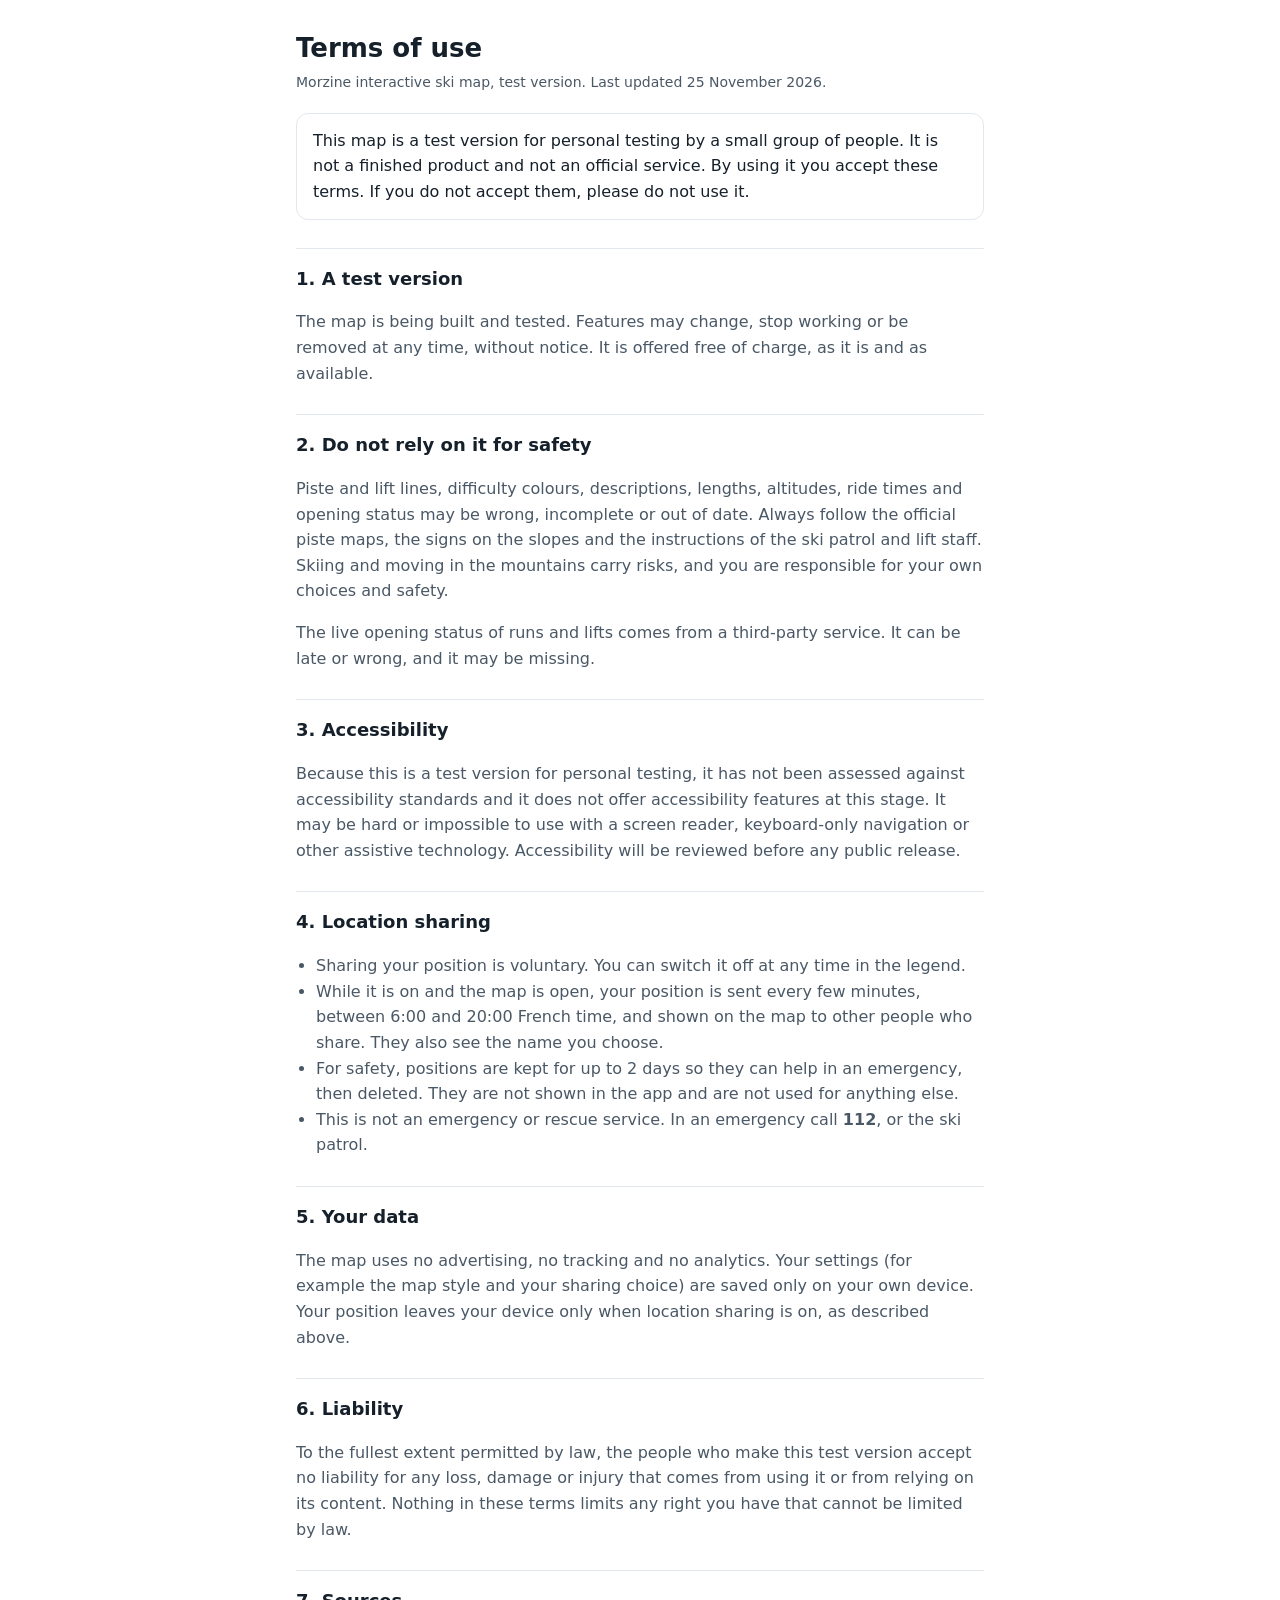
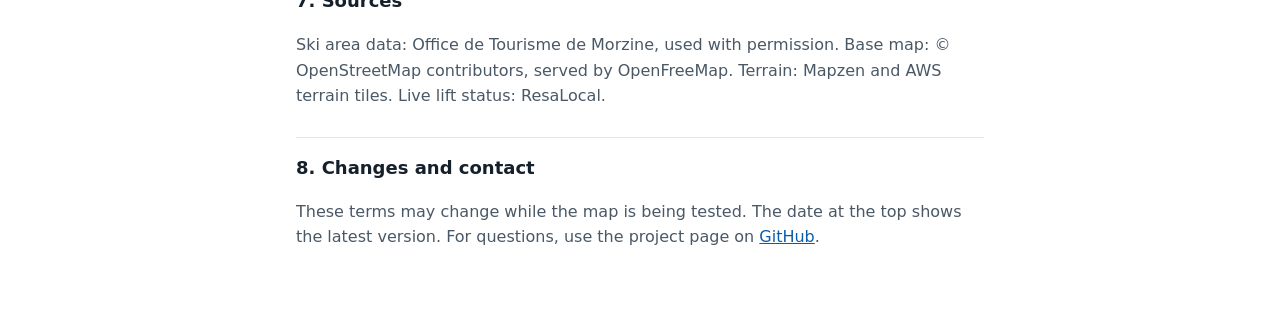
==== site/terms/index.html @ 0e20a772 "Terms of use page at terms/ (not linked, not indexed, never cached) The service worker now leaves te" ====
<!doctype html>
<html lang="en">
<head>
<meta charset="utf-8">
<meta name="viewport" content="width=device-width, initial-scale=1">
<meta name="robots" content="noindex, nofollow">
<meta http-equiv="Cache-Control" content="no-store">
<title>Terms of use: Morzine map test version</title>
<style>
  :root { --ink: #15202b; --ink-2: #4a5866; --bg: #ffffff; --line: #e3e8ee; --accent: #0b5cad; }
  @media (prefers-color-scheme: dark) { :root { --ink: #e6edf3; --ink-2: #a7b3bf; --bg: #11161c; --line: #2a333d; --accent: #6cb0ff; } }
  * { box-sizing: border-box; }
  body { margin: 0; background: var(--bg); color: var(--ink); font: 16px/1.6 system-ui, -apple-system, "Segoe UI", sans-serif; }
  main { max-width: 720px; margin: 0 auto; padding: 32px 16px 48px; }
  h1 { font-size: 26px; line-height: 1.25; margin: 0 0 6px; }
  h2 { font-size: 18px; margin: 28px 0 6px; padding-top: 16px; border-top: 1px solid var(--line); }
  p, li { color: var(--ink-2); }
  ul { padding-inline-start: 20px; }
  .updated { font-size: 14px; color: var(--ink-2); margin: 0 0 20px; }
  .box { border: 1px solid var(--line); border-radius: 12px; padding: 14px 16px; margin: 16px 0; }
  .box p { margin: 0; color: var(--ink); }
  a { color: var(--accent); }
</style>
</head>
<body>
<main>
  <h1>Terms of use</h1>
  <p class="updated">Morzine interactive ski map, test version. Last updated 25 November 2026.</p>

  <div class="box">
    <p>This map is a test version for personal testing by a small group of people. It is not a finished
    product and not an official service. By using it you accept these terms. If you do not accept them,
    please do not use it.</p>
  </div>

  <h2>1. A test version</h2>
  <p>The map is being built and tested. Features may change, stop working or be removed at any time,
  without notice. It is offered free of charge, as it is and as available.</p>

  <h2>2. Do not rely on it for safety</h2>
  <p>Piste and lift lines, difficulty colours, descriptions, lengths, altitudes, ride times and opening
  status may be wrong, incomplete or out of date. Always follow the official piste maps, the signs on
  the slopes and the instructions of the ski patrol and lift staff. Skiing and moving in the mountains
  carry risks, and you are responsible for your own choices and safety.</p>
  <p>The live opening status of runs and lifts comes from a third-party service. It can be late or
  wrong, and it may be missing.</p>

  <h2>3. Accessibility</h2>
  <p>Because this is a test version for personal testing, it has not been assessed against accessibility
  standards and it does not offer accessibility features at this stage. It may be hard or impossible
  to use with a screen reader, keyboard-only navigation or other assistive technology. Accessibility
  will be reviewed before any public release.</p>

  <h2>4. Location sharing</h2>
  <ul>
    <li>Sharing your position is voluntary. You can switch it off at any time in the legend.</li>
    <li>While it is on and the map is open, your position is sent every few minutes, between 6:00 and
      20:00 French time, and shown on the map to other people who share. They also see the name you
      choose.</li>
    <li>For safety, positions are kept for up to 2 days so they can help in an emergency, then deleted.
      They are not shown in the app and are not used for anything else.</li>
    <li>This is not an emergency or rescue service. In an emergency call <strong>112</strong>, or the ski
      patrol.</li>
  </ul>

  <h2>5. Your data</h2>
  <p>The map uses no advertising, no tracking and no analytics. Your settings (for example the map style
  and your sharing choice) are saved only on your own device. Your position leaves your device only when
  location sharing is on, as described above.</p>

  <h2>6. Liability</h2>
  <p>To the fullest extent permitted by law, the people who make this test version accept no liability
  for any loss, damage or injury that comes from using it or from relying on its content.
  Nothing in these terms limits any right you have that cannot be limited by law.</p>

  <h2>7. Sources</h2>
  <p>Ski area data: Office de Tourisme de Morzine, used with permission. Base map: © OpenStreetMap
  contributors, served by OpenFreeMap. Terrain: Mapzen and AWS terrain tiles. Live lift status:
  ResaLocal.</p>

  <h2>8. Changes and contact</h2>
  <p>These terms may change while the map is being tested. The date at the top shows the latest
  version. For questions, use the project page on
  <a href="https://github.com/ophirmil12/morzine-map">GitHub</a>.</p>
</main>
</body>
</html>
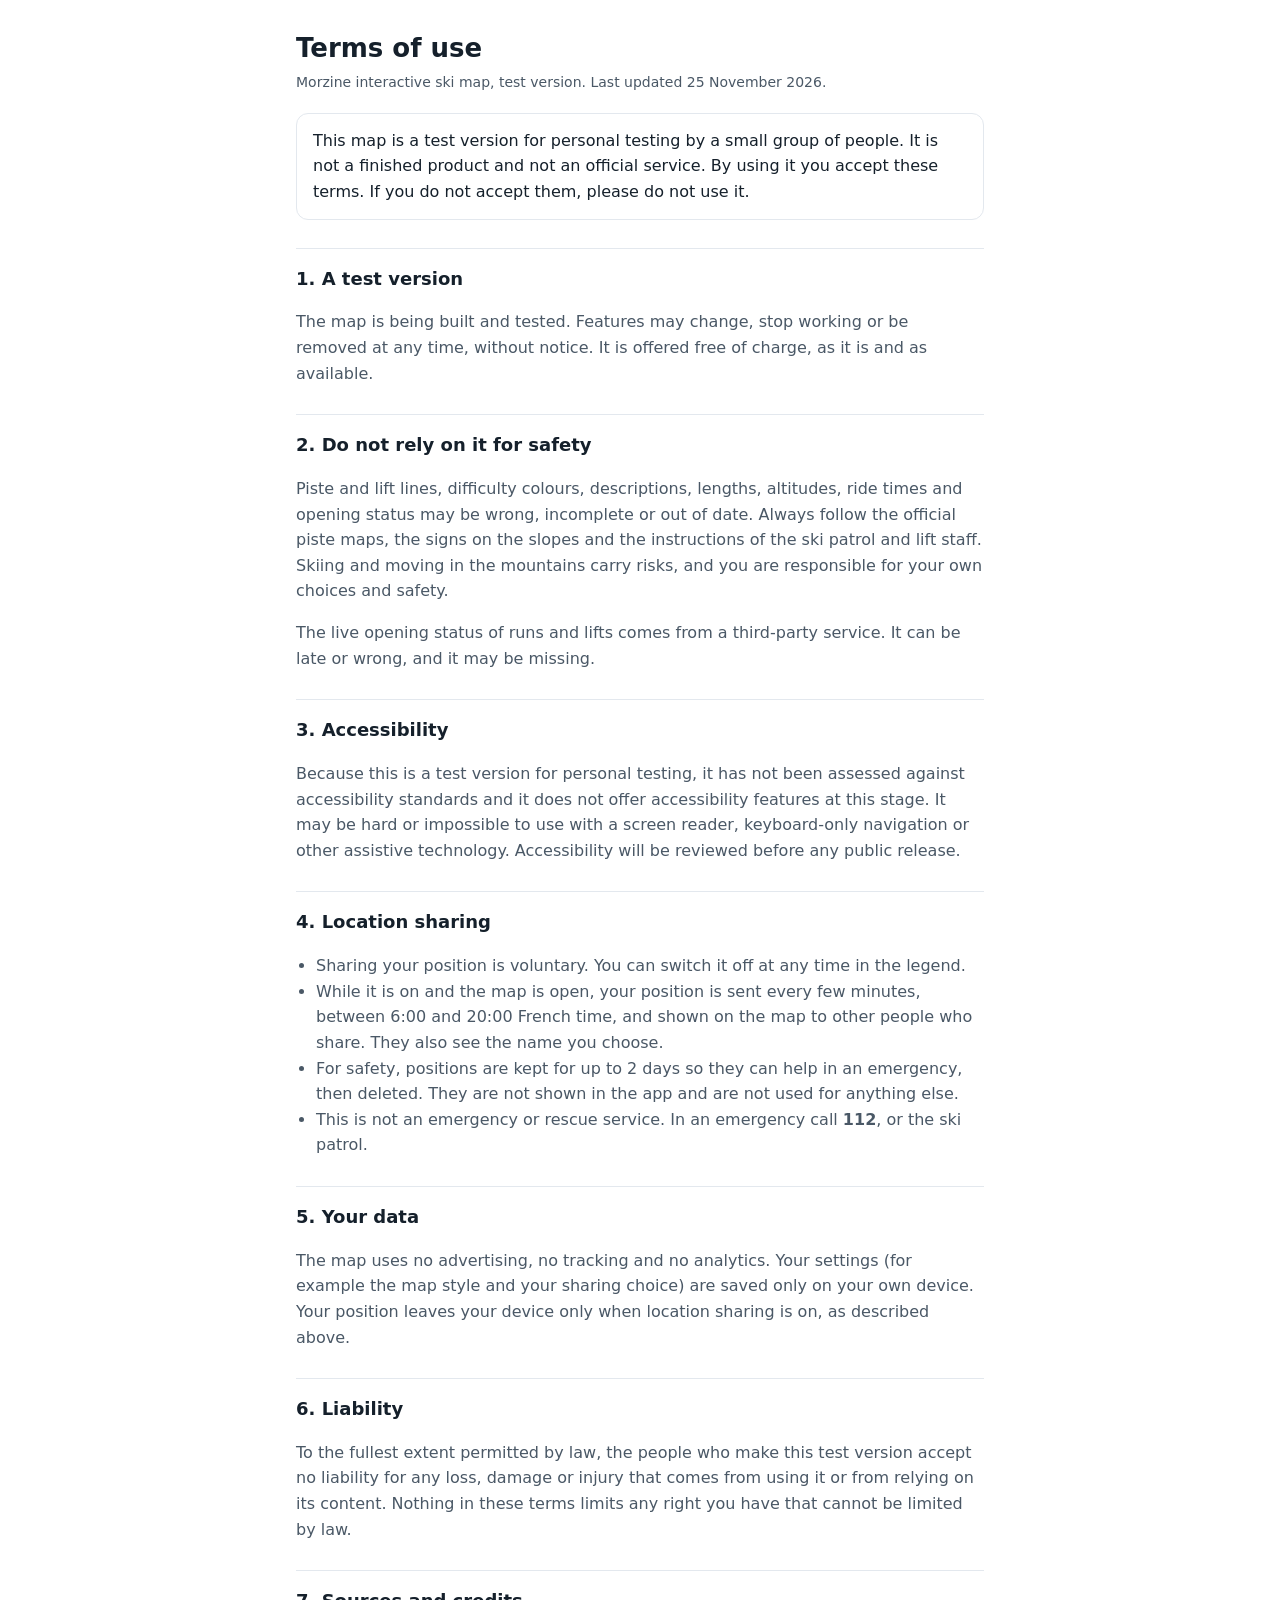
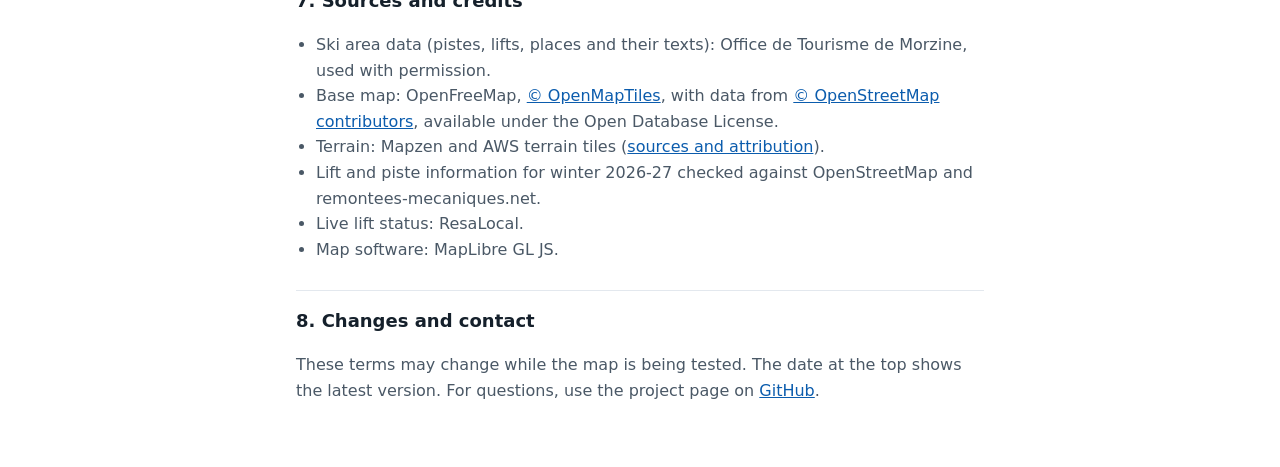
==== commit dfeb13f2: "CLAUDE.md with the project rules; share button in the bottom row; credits in the legend - CLAUDE.md:" ====
--- a/site/terms/index.html
+++ b/site/terms/index.html
@@ -73,10 +73,21 @@
   for any loss, damage or injury that comes from using it or from relying on its content.
   Nothing in these terms limits any right you have that cannot be limited by law.</p>
 
-  <h2>7. Sources</h2>
-  <p>Ski area data: Office de Tourisme de Morzine, used with permission. Base map: © OpenStreetMap
-  contributors, served by OpenFreeMap. Terrain: Mapzen and AWS terrain tiles. Live lift status:
-  ResaLocal.</p>
+  <h2>7. Sources and credits</h2>
+  <ul>
+    <li>Ski area data (pistes, lifts, places and their texts): Office de Tourisme de Morzine, used with
+      permission.</li>
+    <li>Base map: OpenFreeMap, <a href="https://www.openmaptiles.org/">© OpenMapTiles</a>, with data
+      from <a href="https://www.openstreetmap.org/copyright">© OpenStreetMap contributors</a>, available
+      under the Open Database License.</li>
+    <li>Terrain: Mapzen and AWS terrain tiles
+      (<a href="https://github.com/tilezen/joerd/blob/master/docs/attribution.md">sources and
+      attribution</a>).</li>
+    <li>Lift and piste information for winter 2026-27 checked against OpenStreetMap and
+      remontees-mecaniques.net.</li>
+    <li>Live lift status: ResaLocal.</li>
+    <li>Map software: MapLibre GL JS.</li>
+  </ul>
 
   <h2>8. Changes and contact</h2>
   <p>These terms may change while the map is being tested. The date at the top shows the latest
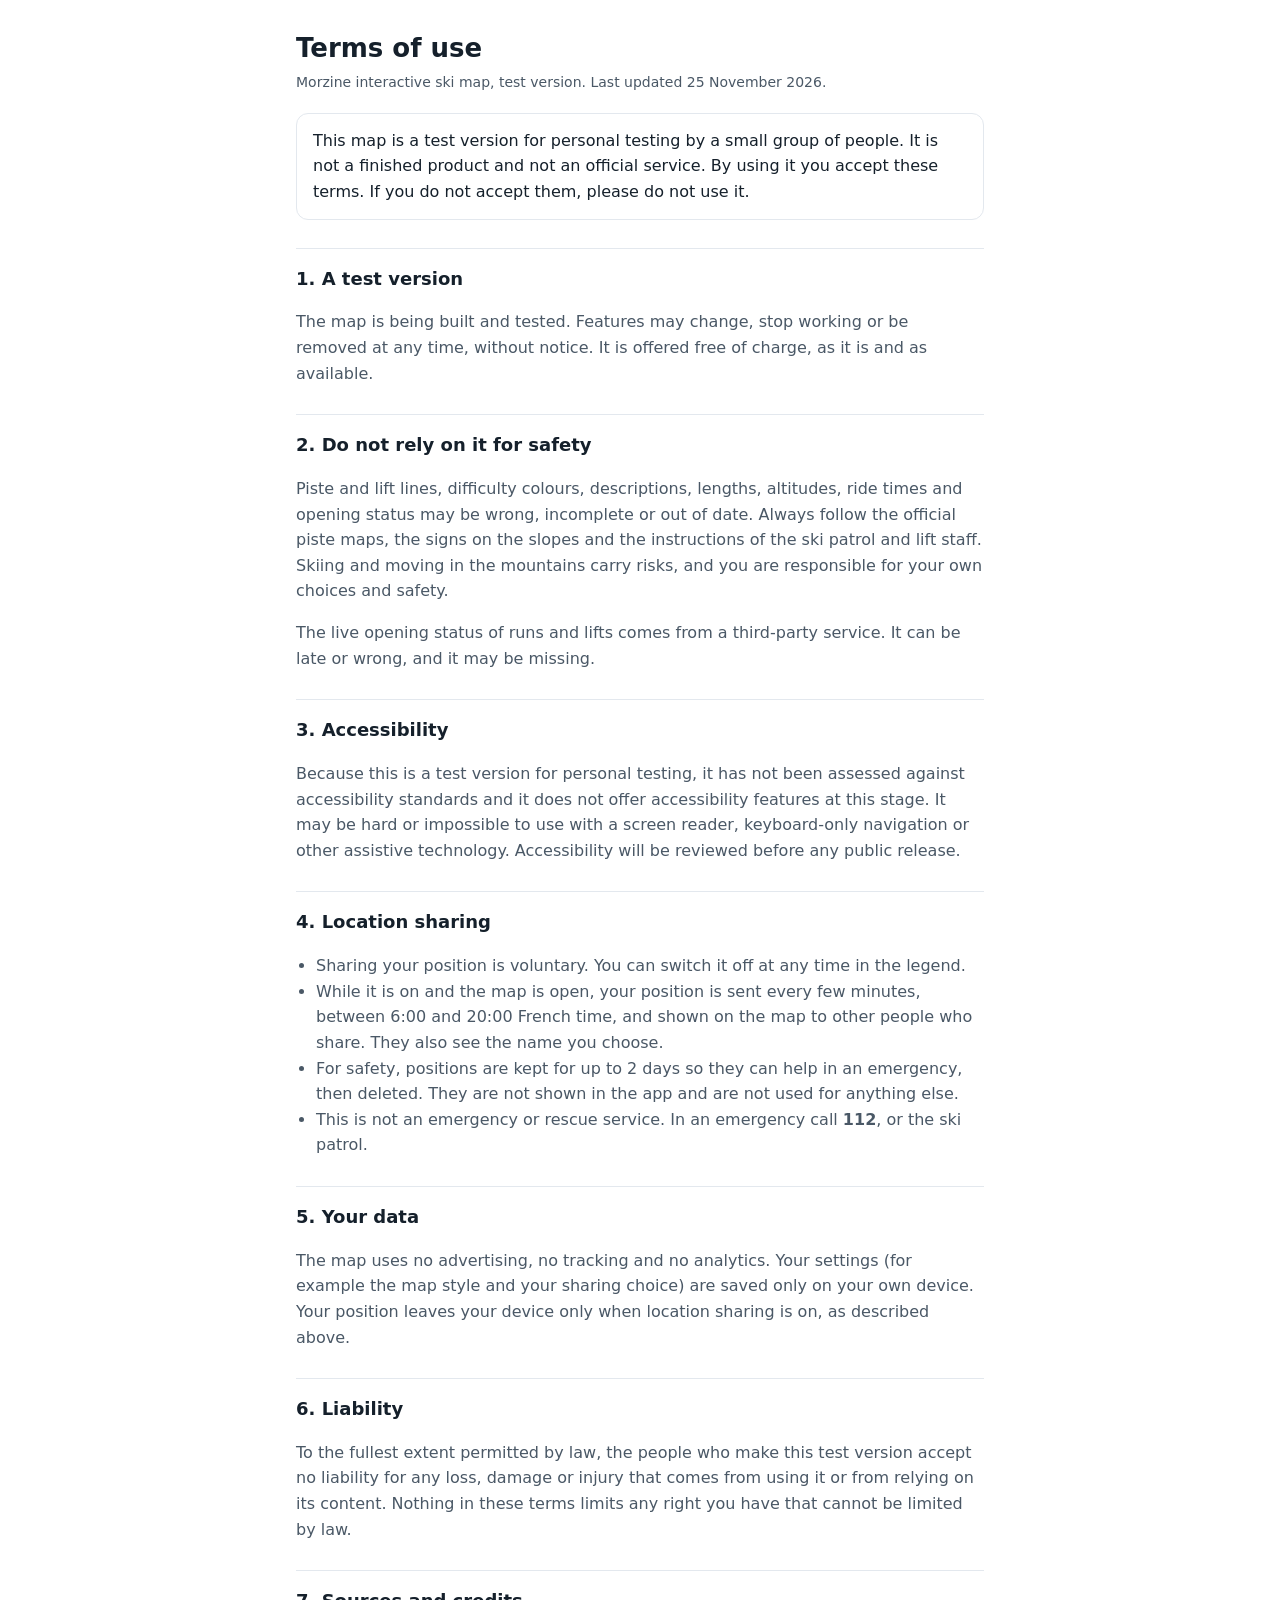
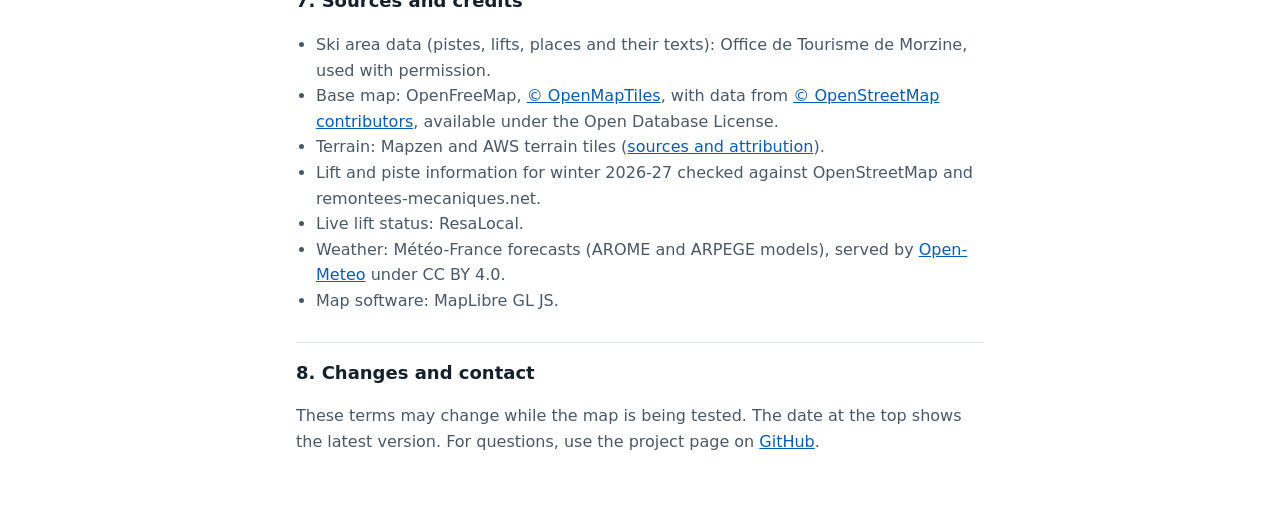
==== commit 5f86d12e: "Home-screen app, mountain weather, lift arrows and names, lift opening hours - Web-app manifest + iP" ====
--- a/site/terms/index.html
+++ b/site/terms/index.html
@@ -86,6 +86,8 @@
     <li>Lift and piste information for winter 2026-27 checked against OpenStreetMap and
       remontees-mecaniques.net.</li>
     <li>Live lift status: ResaLocal.</li>
+    <li>Weather: Météo-France forecasts (AROME and ARPEGE models), served by
+      <a href="https://open-meteo.com">Open-Meteo</a> under CC BY 4.0.</li>
     <li>Map software: MapLibre GL JS.</li>
   </ul>
 
